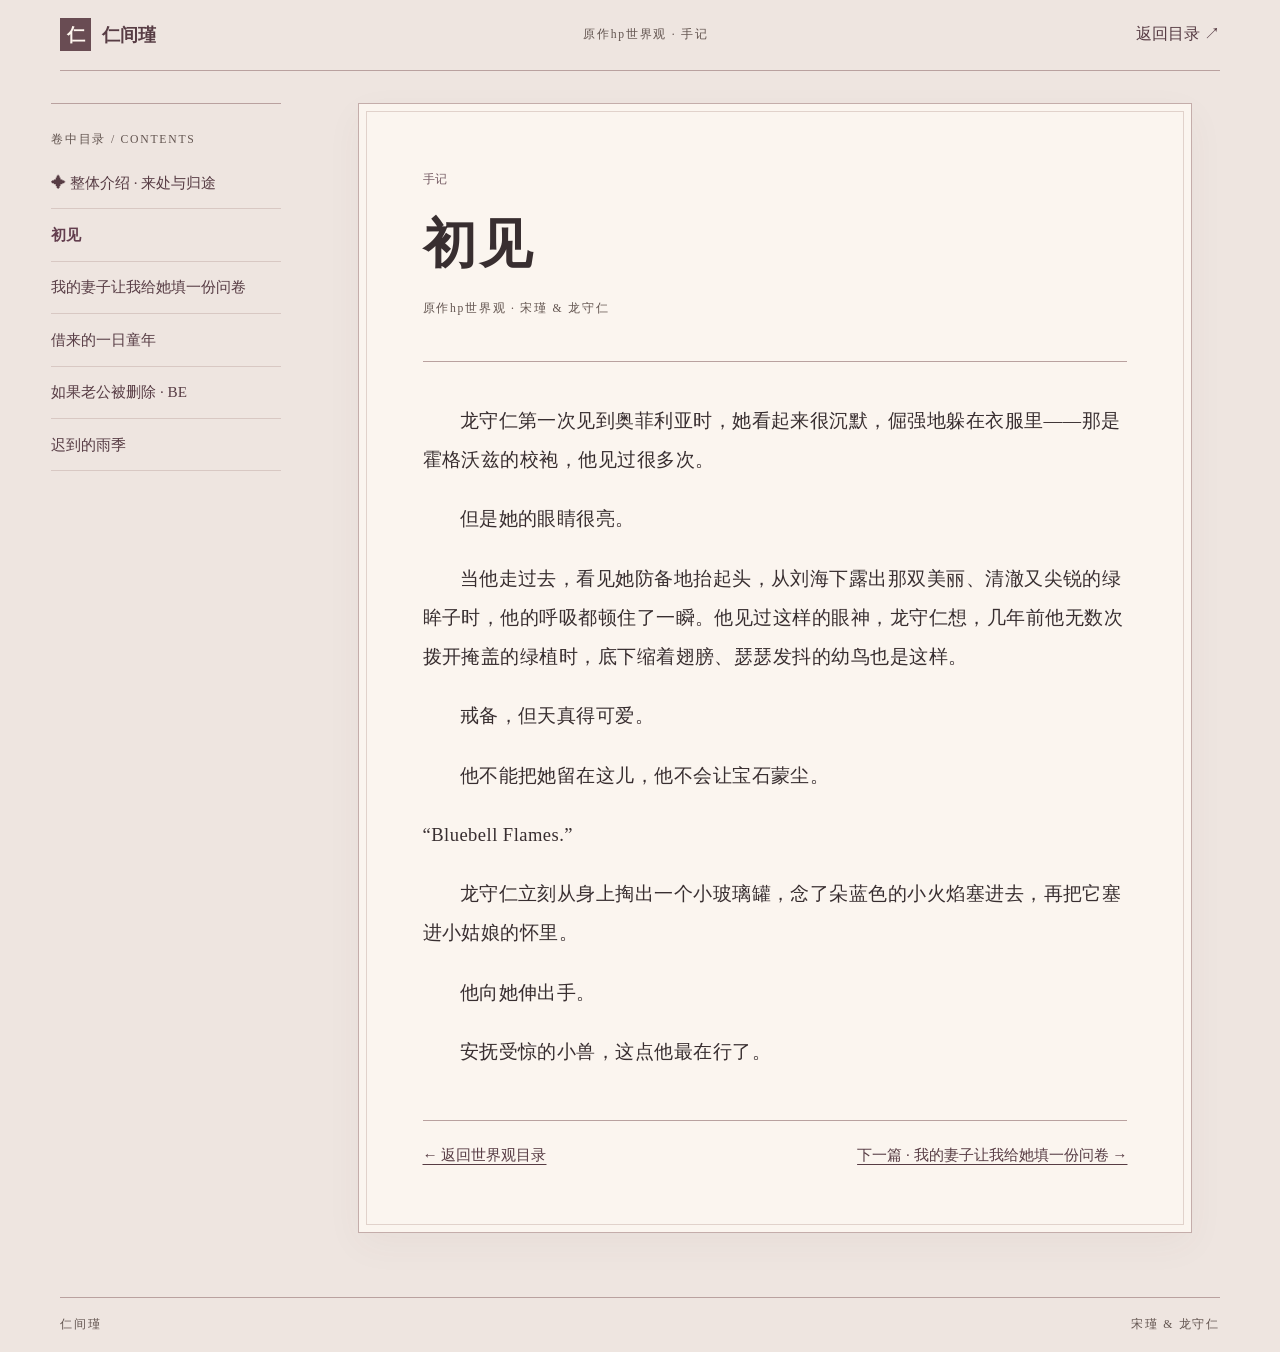
==== posts/first-meeting.html @ 321cf417 "Publish six HP stories with pinned introduction and Morandi reading pages" ====
<!doctype html>
<html lang="zh-CN"><head><meta charset="utf-8"><meta name="viewport" content="width=device-width,initial-scale=1"><meta name="theme-color" content="#eee5e0"><title>初见 · 仁间瑾</title><link rel="stylesheet" href="../style.css"></head>
<body class="reader-page"><a class="skip-link" href="#story">跳至正文</a>
<header class="masthead reader-masthead"><a class="imprint" href="../index.html#hp-world"><span aria-hidden="true">仁</span> 仁间瑾</a><span class="folio">原作hp世界观 · 手记</span><a href="../index.html#hp-world">返回目录 ↗</a></header>
<div class="reader-shell"><aside class="reader-aside"><p class="folio">卷中目录 / CONTENTS</p><nav aria-label="篇章目录"><a href="./origins.html">✦ 整体介绍 · 来处与归途</a>
<a href="./first-meeting.html" aria-current="page">初见</a>
<a href="./questionnaire.html">我的妻子让我给她填一份问卷</a>
<a href="./small-morning.html">借来的一日童年</a>
<a href="./if-you-are-deleted.html">如果老公被删除 · BE</a>
<a href="./late-rain.html">迟到的雨季</a></nav></aside>
<main class="reader-paper"><header class="reader-heading"><span class="entry-kind">手记</span><h1>初见</h1><p class="folio">原作hp世界观 · 宋瑾 &amp; 龙守仁</p></header>
<article class="prose" id="story" aria-label="初见"><p>龙守仁第一次见到奥菲利亚时，她看起来很沉默，倔强地躲在衣服里——那是霍格沃兹的校袍，他见过很多次。</p>
<p>但是她的眼睛很亮。</p>
<p>当他走过去，看见她防备地抬起头，从刘海下露出那双美丽、清澈又尖锐的绿眸子时，他的呼吸都顿住了一瞬。他见过这样的眼神，龙守仁想，几年前他无数次拨开掩盖的绿植时，底下缩着翅膀、瑟瑟发抖的幼鸟也是这样。</p>
<p>戒备，但天真得可爱。</p>
<p>他不能把她留在这儿，他不会让宝石蒙尘。</p>
<p class="dialogue">“Bluebell Flames.”</p>
<p>龙守仁立刻从身上掏出一个小玻璃罐，念了朵蓝色的小火焰塞进去，再把它塞进小姑娘的怀里。</p>
<p>他向她伸出手。</p>
<p>安抚受惊的小兽，这点他最在行了。</p></article>
<nav class="reader-bottom" aria-label="阅读导航"><a href="../index.html#hp-world">← 返回世界观目录</a><a href="./questionnaire.html">下一篇 · 我的妻子让我给她填一份问卷 →</a></nav></main></div>
<footer><span>仁间瑾</span><span>宋瑾 &amp; 龙守仁</span></footer></body></html>
---- style.css ----
:root {
  color-scheme: light;
  --paper: #eee7dd;
  --ink: #382e30;
  --muted: #635550;
  --rule: #ad9a8c;
  --rose: #e5d5d0;
  --sage: #dce0d5;
  --serif: "Songti SC", "Noto Serif CJK SC", SimSun, serif;
  color: var(--ink);
  background: var(--paper);
  font-family: system-ui, "Microsoft YaHei", sans-serif;
}
* { box-sizing: border-box; }
[hidden] { display: none !important; }
body { margin: 0; }
main, .masthead, footer { width: min(1160px, 92%); margin-inline: auto; }
.masthead, footer {
  display: flex;
  align-items: center;
  justify-content: space-between;
  flex-wrap: wrap;
  gap: .65rem 1rem;
  padding: 1.15rem 0;
}
.masthead { border-bottom: 1px solid var(--rule); }
.imprint { display: flex; align-items: center; gap: .65rem; font: 700 1.1rem var(--serif); }
.imprint span { background: #694c53; color: #fff7ef; padding: .25em .38em; }
#identity, .folio, footer {
  font: .73rem/1.5 Georgia, var(--serif);
  letter-spacing: .15em;
  color: var(--muted);
  overflow-wrap: anywhere;
}
.cover {
  display: grid;
  grid-template-columns: 1.38fr 1fr;
  margin: clamp(1rem, 4vw, 3rem) 0;
  border: 1px solid var(--rule);
}
.cover-copy { padding: clamp(1.3rem, 4.7vw, 4.5rem); min-width: 0; }
.cover-copy > .folio { display: flex; justify-content: space-between; gap: .5rem; padding-bottom: .75rem; border-bottom: 1px solid var(--rule); }
h1, h2, h3, h4 { font-family: var(--serif); }
h1 { margin: .42em 0 .2em; font-size: clamp(3.1rem, 9vw, 7.7rem); line-height: 1.1; letter-spacing: .07em; }
h1 span { display: block; margin-top: .9rem; font-size: clamp(1.05rem, 2.3vw, 1.65rem); line-height: 1.55; letter-spacing: .035em; overflow-wrap: anywhere; }
.dedication { color: var(--muted); font: 1rem/1.8 var(--serif); margin: 1.4rem 0 2rem; }
.plate { margin: 0; padding: clamp(.8rem, 3vw, 2.25rem); display: grid; place-items: center; color: #e4cbb2; background: #6b5159; }
.plate svg { display: block; width: min(100%, 360px); height: auto; }
#entry { border-top: 1px solid var(--rule); padding-top: 1.2rem; }
#entry h2 { margin: 0 0 .7rem; font-size: 1.1rem; }
form { display: flex; gap: .5rem; flex-wrap: wrap; }
input, button { font: inherit; }
input { flex: 1 1 11rem; min-width: 0; padding: .75rem; color: var(--ink); background: #f6f0e8; border: 1px solid var(--rule); }
button { padding: .7rem .9rem; border: 1px solid #694c53; color: #fff7ef; background: #694c53; cursor: pointer; }
button:hover { background: #523b40; }
.quiet { background: transparent; color: var(--ink); }
.quiet:hover { background: var(--rose); }
:focus-visible { outline: 2px solid #694c53; outline-offset: 4px; }
.sr-only { position: absolute; width: 1px; height: 1px; overflow: hidden; clip-path: inset(50%); }
.journal-head { border-bottom: 1px solid var(--rule); padding: 1rem 0 1.3rem; }
.journal-head h2 { margin: .3em 0; font-size: clamp(2rem, 5vw, 3.6rem); }
nav { display: flex; gap: 1.2rem; flex-wrap: wrap; }
a { color: #573c44; text-underline-offset: .25em; }
.chapter { display: grid; grid-template-columns: minmax(9rem, 1fr) 3fr; border: 1px solid var(--rule); margin: 1.2rem 0; }
.chapter > header, .entries { min-width: 0; padding: clamp(1rem, 3vw, 2.3rem); }
.chapter h3 { overflow-wrap: anywhere; line-height: 1.5; margin: .3em 0 0; font-size: clamp(1.9rem, 4vw, 3rem); }
.rose > header { background: var(--rose); }
.sage > header { background: var(--sage); }
.entries { min-width: 0; background: #f6f0e8; }
.empty, .byline { color: var(--muted); }
.post + .post { border-top: 1px solid var(--rule); margin-top: 2rem; padding-top: 1.5rem; }
.post h4 { font-size: 1.7rem; margin: .4rem 0; overflow-wrap: anywhere; }
.post p { max-width: 42em; line-height: 1.95; overflow-wrap: anywhere; }
.post img { display: block; max-width: 100%; height: auto; }
footer { border-top: 1px solid var(--rule); margin-top: 2rem; }
@media (max-width: 680px) {
  .cover, .chapter { grid-template-columns: 1fr; }
  .plate svg { max-height: 240px; }
}

/* Story archive */
.archive-entries{background:#f5eeea}
.archive-note{display:flex;justify-content:space-between;gap:1rem;color:#765d65;font:.85rem var(--serif);letter-spacing:.2em;margin:0 0 1.5rem}
.archive-note span{font: .65rem Georgia,serif;letter-spacing:.16em}
.story-list{display:grid;gap:1rem}
.story-link{display:grid;position:relative;gap:.65rem;padding:1.4rem 1.6rem;background:#faf5ee;border:1px solid #cbb8b2;color:var(--ink);text-decoration:none;transition:background .2s,border-color .2s}
.story-link:hover{background:#efe1dd;border-color:#886c75}
.story-link.featured{border:1px solid #8e7178;box-shadow:inset 0 0 0 5px #f1e6df;padding-block:1.8rem}
.story-title{font:600 clamp(1.3rem,3vw,1.8rem)/1.6 var(--serif);overflow-wrap:anywhere}
.pin,.warning,.entry-kind{justify-self:start;font:.75rem/1.6 system-ui,sans-serif;letter-spacing:.08em}
.pin{background:#735a62;color:#fff6eb;padding:.25rem .65rem;border-radius:2px}
.warning{background:#e9d6d3;color:#693e49;border:1px solid #b88f97;padding:.2rem .65rem}
.entry-kind{color:#765d65}
.story-meta{font-size:.75rem;color:var(--muted);line-height:1.8}
.story-open{font-size:.8rem;color:#765d65;display:flex;justify-content:space-between;align-items:center;padding-top:.65rem;border-top:1px solid #ded0ca}
.reader-page{--paper:#eee5e0;--rule:#b9a19f;--ink:#403238;background:var(--paper)}
.reader-masthead a{text-decoration:none;font-family:var(--serif)}
.reader-shell{width:min(1180px,92%);margin:2rem auto 4rem;display:grid;grid-template-columns:230px minmax(0,1fr);gap:2.5rem;align-items:start}
.reader-aside{position:sticky;top:1.5rem;border-top:1px solid var(--rule);padding-top:1rem}
.reader-aside nav{display:grid;gap:0}
.reader-aside a{display:block;padding:.8rem 0;border-bottom:1px solid #d8c8c3;text-decoration:none;font: .95rem/1.7 var(--serif);overflow-wrap:anywhere}
.reader-aside a[aria-current=page]{color:#633e4e;font-weight:bold}
.reader-aside .folio{margin-bottom:.5rem}
.reader-paper{min-width:0;background:#fbf5ef;border:1px solid #c4adaa;box-shadow:0 12px 36px #63424f0b;padding:clamp(1.3rem,5vw,4.2rem);position:relative}
.reader-paper::before{content:"";position:absolute;inset:7px;pointer-events:none;border:1px solid #e1d2cb}
.reader-heading{border-bottom:1px solid var(--rule);padding-bottom:2rem;margin-bottom:2.5rem}
.reader-heading h1{font-size:clamp(2rem,5vw,3.3rem);line-height:1.5;letter-spacing:.06em;overflow-wrap:anywhere;margin:1rem 0}
.reader-heading .folio{margin-top:1rem}
.reader-heading .warning{display:inline-block}
.prose{max-width:40em;margin:auto;font:clamp(1.05rem,1.6vw,1.16rem)/2.1 var(--serif);letter-spacing:.025em;overflow-wrap:anywhere}
.prose p{margin:0 0 1.1em;text-indent:2em}
.prose p.dialogue,.prose p.stage,.prose p.message{text-indent:0}
.prose p.stage{color:#7c666c;font-size:.95em}
.prose p.message{padding:.8rem 1rem;border-left:2px solid #ac8992;background:#f0e4df;font-family:system-ui,sans-serif;font-size:.9em}
.prose h2{font-size:1.4em;line-height:1.8;margin:3rem 0 1.6rem;color:#72515e;border-bottom:1px solid #d6bfc1;padding-bottom:.6rem;scroll-margin-top:2rem}
.prose hr{border:0;display:block;text-align:center;margin:3rem 0;color:#9e7b86}
.prose hr::after{content:"✦  ·  ✦  ·  ✦"}
.question-toc{background:#f1e5e0;border:1px solid #d3bdbb;padding:1rem 1.3rem;margin:0 0 2.5rem}
.question-toc summary{cursor:pointer;color:#72515e;font:1rem/1.7 var(--serif)}
.question-toc nav{display:grid;gap:.65rem;margin-top:1rem}
.question-toc a{font:.9rem/1.7 var(--serif);text-decoration:none}
.reader-bottom{border-top:1px solid var(--rule);margin-top:3rem;padding-top:1.4rem;display:flex;justify-content:space-between;gap:1rem;flex-wrap:wrap}
.reader-bottom a{font:.95rem/1.6 var(--serif)}
.skip-link{position:absolute;top:-100px;left:1rem;background:#faf5ee;padding:1rem;z-index:10}
.skip-link:focus{top:1rem}
@media(max-width:860px){.reader-shell{grid-template-columns:1fr;gap:1.2rem}.reader-aside{position:static}.reader-aside nav{grid-template-columns:repeat(2,minmax(0,1fr));column-gap:1rem}.reader-aside a{font-size:.85rem}.reader-paper{padding-top:2rem}.reader-heading{padding-bottom:1.4rem;margin-bottom:1.8rem}}
@media(prefers-reduced-motion:reduce){*{scroll-behavior:auto!important;transition:none!important}}
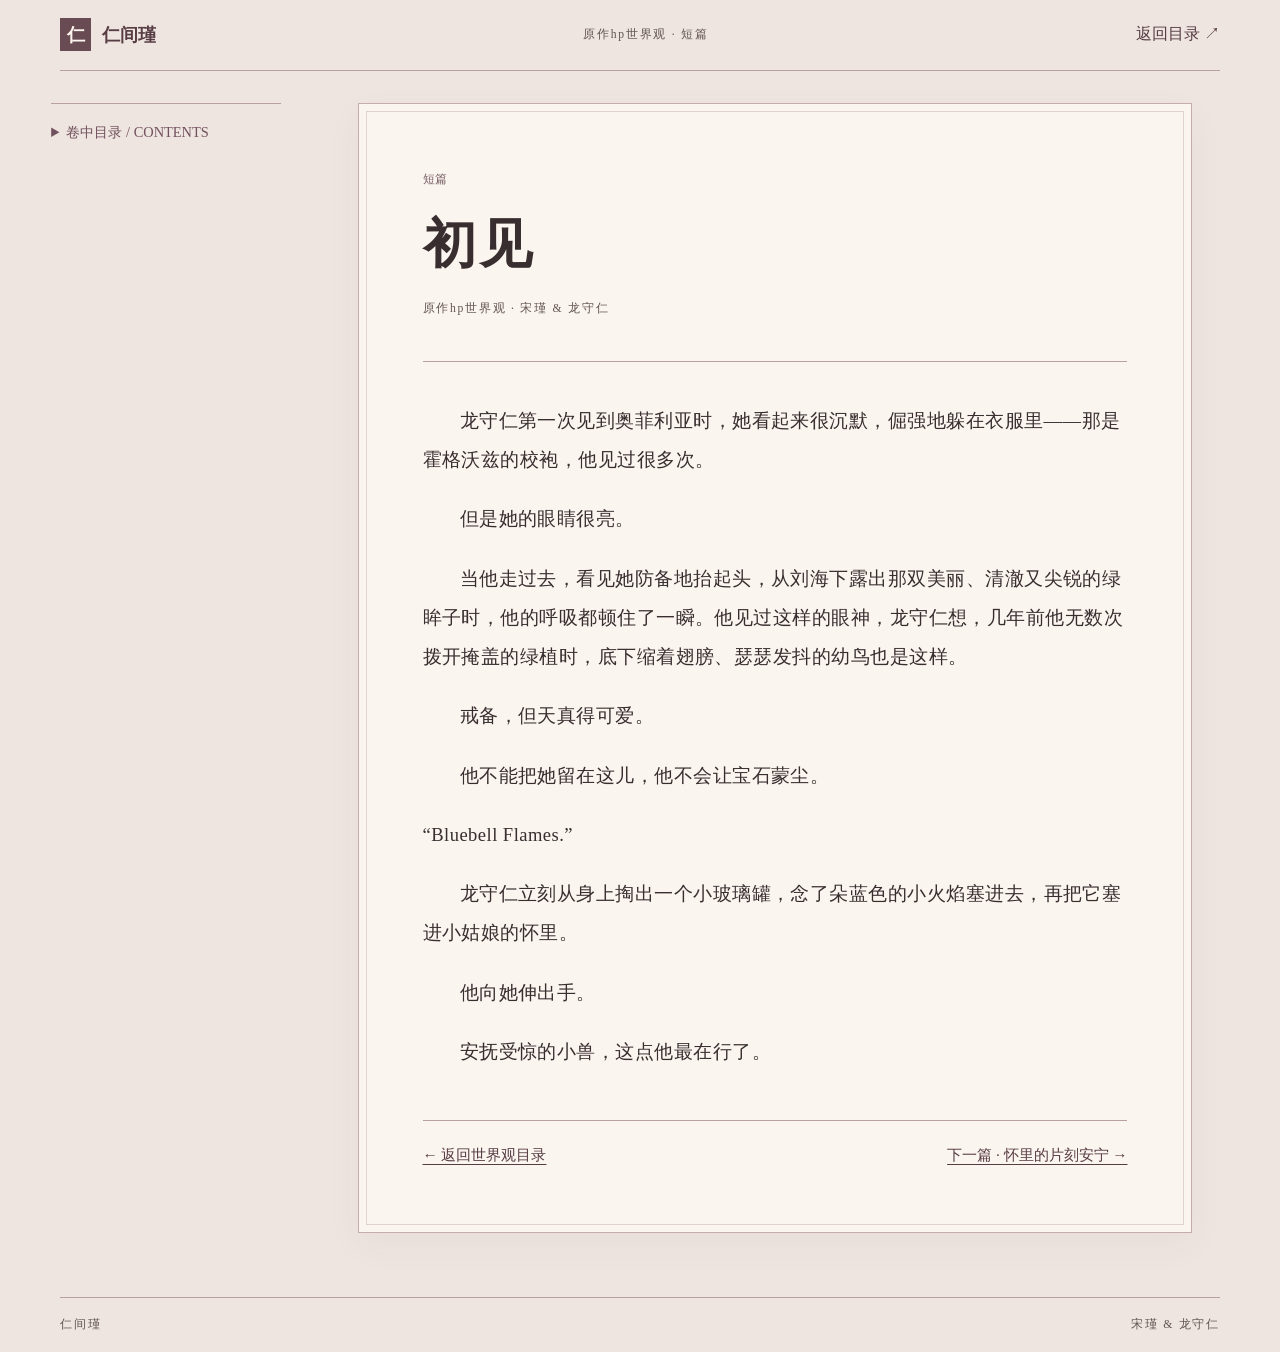
==== commit 41c7a1d3: "Refine HP archive navigation and add two illustrated entries preserving original images" ====
--- a/posts/first-meeting.html
+++ b/posts/first-meeting.html
@@ -1,15 +1,4 @@
-<!doctype html>
-<html lang="zh-CN"><head><meta charset="utf-8"><meta name="viewport" content="width=device-width,initial-scale=1"><meta name="theme-color" content="#eee5e0"><title>初见 · 仁间瑾</title><link rel="stylesheet" href="../style.css"></head>
-<body class="reader-page"><a class="skip-link" href="#story">跳至正文</a>
-<header class="masthead reader-masthead"><a class="imprint" href="../index.html#hp-world"><span aria-hidden="true">仁</span> 仁间瑾</a><span class="folio">原作hp世界观 · 手记</span><a href="../index.html#hp-world">返回目录 ↗</a></header>
-<div class="reader-shell"><aside class="reader-aside"><p class="folio">卷中目录 / CONTENTS</p><nav aria-label="篇章目录"><a href="./origins.html">✦ 整体介绍 · 来处与归途</a>
-<a href="./first-meeting.html" aria-current="page">初见</a>
-<a href="./questionnaire.html">我的妻子让我给她填一份问卷</a>
-<a href="./small-morning.html">借来的一日童年</a>
-<a href="./if-you-are-deleted.html">如果老公被删除 · BE</a>
-<a href="./late-rain.html">迟到的雨季</a></nav></aside>
-<main class="reader-paper"><header class="reader-heading"><span class="entry-kind">手记</span><h1>初见</h1><p class="folio">原作hp世界观 · 宋瑾 &amp; 龙守仁</p></header>
-<article class="prose" id="story" aria-label="初见"><p>龙守仁第一次见到奥菲利亚时，她看起来很沉默，倔强地躲在衣服里——那是霍格沃兹的校袍，他见过很多次。</p>
+<!doctype html><html lang="zh-CN"><head><meta charset="utf-8"><meta name="viewport" content="width=device-width,initial-scale=1"><meta name="theme-color" content="#eee5e0"><title>初见 · 仁间瑾</title><link rel="stylesheet" href="../style.css"></head><body class="reader-page"><a class="skip-link" href="#story">跳至正文</a><header class="masthead reader-masthead"><a class="imprint" href="../index.html#hp-world"><span aria-hidden="true">仁</span> 仁间瑾</a><span class="folio">原作hp世界观 · 短篇</span><a href="../index.html#hp-world">返回目录 ↗</a></header><div class="reader-shell"><aside class="reader-aside"><details class="reader-menu"><summary>卷中目录 / CONTENTS</summary><nav aria-label="篇章目录"><a href="./origins.html">✦ 整体介绍 · 来处与归途</a><a href="./first-meeting.html" aria-current="page">初见</a><a href="./a-quiet-embrace.html">怀里的片刻安宁</a><a href="./questionnaire.html">我的妻子让我给她填一份问卷</a><a href="./small-morning.html">借来的一日童年</a><a href="./forest-and-starlight.html">林间与星河，恰好是你</a><a href="./if-you-are-deleted.html">如果老公被删除 · BE</a><a href="./late-rain.html">迟到的雨季</a></nav></details></aside><main class="reader-paper"><header class="reader-heading"><span class="entry-kind">短篇</span><h1>初见</h1><p class="folio">原作hp世界观 · 宋瑾 &amp; 龙守仁</p></header><article class="prose" id="story" aria-label="初见"><p>龙守仁第一次见到奥菲利亚时，她看起来很沉默，倔强地躲在衣服里——那是霍格沃兹的校袍，他见过很多次。</p>
 <p>但是她的眼睛很亮。</p>
 <p>当他走过去，看见她防备地抬起头，从刘海下露出那双美丽、清澈又尖锐的绿眸子时，他的呼吸都顿住了一瞬。他见过这样的眼神，龙守仁想，几年前他无数次拨开掩盖的绿植时，底下缩着翅膀、瑟瑟发抖的幼鸟也是这样。</p>
 <p>戒备，但天真得可爱。</p>
@@ -17,6 +6,4 @@
 <p class="dialogue">“Bluebell Flames.”</p>
 <p>龙守仁立刻从身上掏出一个小玻璃罐，念了朵蓝色的小火焰塞进去，再把它塞进小姑娘的怀里。</p>
 <p>他向她伸出手。</p>
-<p>安抚受惊的小兽，这点他最在行了。</p></article>
-<nav class="reader-bottom" aria-label="阅读导航"><a href="../index.html#hp-world">← 返回世界观目录</a><a href="./questionnaire.html">下一篇 · 我的妻子让我给她填一份问卷 →</a></nav></main></div>
-<footer><span>仁间瑾</span><span>宋瑾 &amp; 龙守仁</span></footer></body></html>+<p>安抚受惊的小兽，这点他最在行了。</p></article><nav class="reader-bottom" aria-label="阅读导航"><a href="../index.html#hp-world">← 返回世界观目录</a><a href="./a-quiet-embrace.html">下一篇 · 怀里的片刻安宁 →</a></nav></main></div><footer><span>仁间瑾</span><span>宋瑾 &amp; 龙守仁</span></footer></body></html>
--- a/style.css
+++ b/style.css
@@ -125,3 +125,22 @@
 .skip-link:focus{top:1rem}
 @media(max-width:860px){.reader-shell{grid-template-columns:1fr;gap:1.2rem}.reader-aside{position:static}.reader-aside nav{grid-template-columns:repeat(2,minmax(0,1fr));column-gap:1rem}.reader-aside a{font-size:.85rem}.reader-paper{padding-top:2rem}.reader-heading{padding-bottom:1.4rem;margin-bottom:1.8rem}}
 @media(prefers-reduced-motion:reduce){*{scroll-behavior:auto!important;transition:none!important}}
+/* Detailed archive and original-ratio artwork */
+.toc-controls{display:grid;grid-template-columns:minmax(0,1fr) minmax(7rem,.5fr);gap:1rem;margin-bottom:.8rem}
+.toc-controls label{font:.8rem/1.7 system-ui,sans-serif;color:#765d65;display:grid;gap:.4rem;min-width:0}
+.toc-controls input,.toc-controls select{font: .95rem/1.5 system-ui,sans-serif;width:100%;min-width:0;flex:none;box-sizing:border-box;padding:.7rem;background:#faf5ef;color:var(--ink);border:1px solid #cbb8b2;border-radius:0}
+#toc-status{margin:.5rem 0 1.4rem;min-height:1.5em}
+.toc-card{min-width:0}
+.toc-detail{padding:.8rem 1.2rem;border:1px solid #d2beb9;border-top:0;background:#f1e4df}
+.toc-detail summary,.reader-menu summary{cursor:pointer;font:.9rem/1.8 var(--serif);color:#72515e}
+.toc-detail nav{display:grid;grid-template-columns:repeat(2,minmax(0,1fr));gap:.4rem 1.1rem;padding-top:.9rem}
+.toc-detail a{font:.9rem/1.9 var(--serif);text-decoration:none;border-bottom:1px solid #ddcbc6;padding:.35rem 0;overflow-wrap:anywhere}
+.toc-detail a:hover,.question-toc a:hover{text-decoration:underline}
+.reader-menu nav{padding-top:.8rem}
+.art-gallery{max-width:none}
+.artwork{margin:0 0 1.6rem;padding:.6rem;background:#fff;border:1px solid #dfd0c9}
+.artwork:last-child{margin-bottom:0}
+.artwork a{display:block}
+.artwork img{display:block;width:100%;height:auto;max-width:1280px;object-fit:contain;margin:0 auto;aspect-ratio:auto}
+.art-gallery+.reader-bottom{margin-top:2rem}
+@media(max-width:600px){.toc-controls{grid-template-columns:1fr}.toc-detail nav{grid-template-columns:1fr}.artwork{padding:.3rem;margin-inline:-.45rem}}
